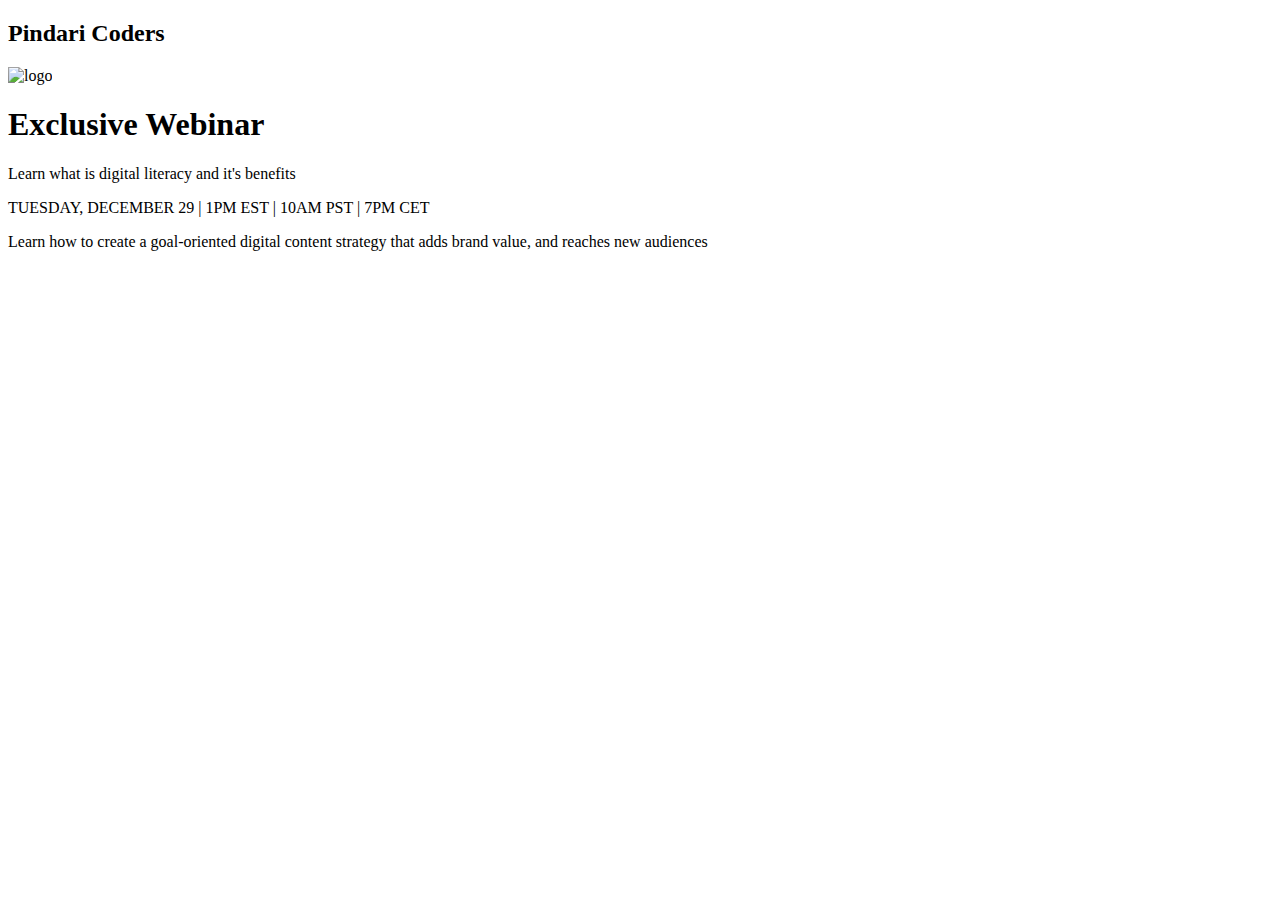
==== Task1 webinar landing page/index.html @ 18c7b62c "index.html" ====
<!DOCTYPE html>
<html lang="en">
<head>
    <meta charset="UTF-8">
    <meta name="viewport" content="width=device-width, initial-scale=1.0">
    <title>Online Webinar Landing Page</title>
    <link rel="stylesheet" href="style.css">
</head>
<body>
    <header>
        <div class="heading">
        <h2>Pindari Coders</h2>
        <img src="pind.png" alt="logo">
        </div>
    </header>
    <main class="hero">
        <div class="left">
    <section class="first">
        <h1 class="secondhead">Exclusive Webinar</h1>
    </section>
    <section class="second">
        <p class="para">
            Learn what is digital literacy and it's benefits
        </p>
    </section>
    <section class="third">
        <p class="date">TUESDAY, DECEMBER 29 | 1PM EST | 10AM PST | 7PM CET</p>
    </section>
    <section class="fourth">
        <p>Learn how to create a goal-oriented digital content strategy that adds brand value, and reaches new audiences</p>
    </section>
</div>
<div class="right">

</div>
</main>
</body>
</html>
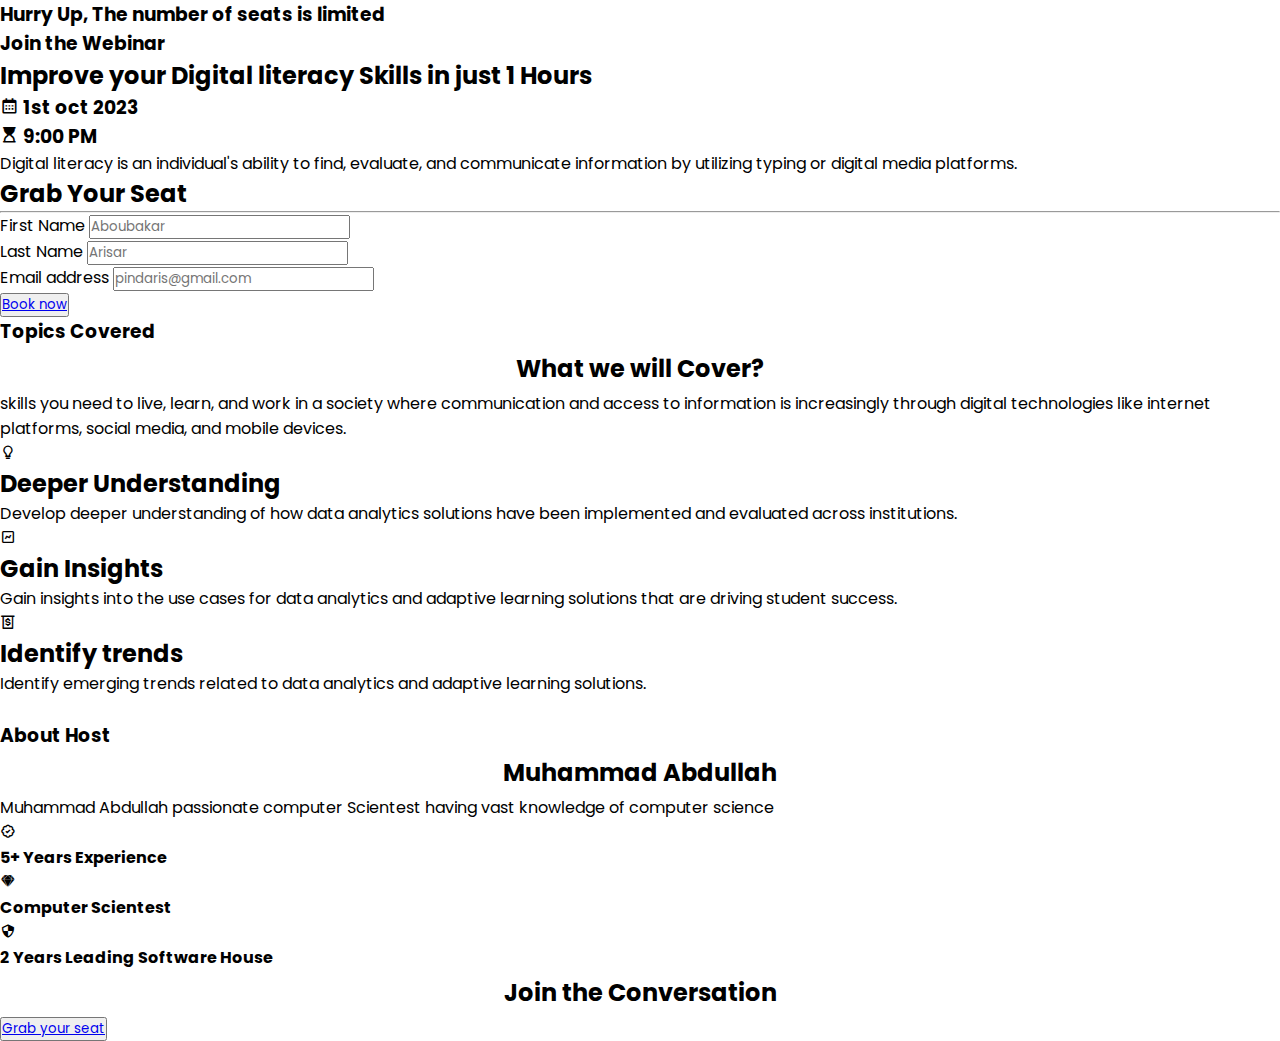
==== commit 97ec7b94: "index.html" ====
--- a/Task1 webinar landing page/index.html
+++ b/Task1 webinar landing page/index.html
@@ -1,38 +1,177 @@
 <!DOCTYPE html>
 <html lang="en">
 <head>
-    <meta charset="UTF-8">
-    <meta name="viewport" content="width=device-width, initial-scale=1.0">
-    <title>Online Webinar Landing Page</title>
-    <link rel="stylesheet" href="style.css">
+	<meta charset="UTF-8">
+	<meta name="viewport" content="width=device-width, initial-scale=1.0">
+	<title>Online Webinar Landing Page</title>
+
+	<!-- External CSS -->
+	<link rel="stylesheet" href="style.css">
+
+	<!-- Box icon CDN -->
+	<link href='https://unpkg.com/boxicons@2.1.1/css/boxicons.min.css' rel='stylesheet'>
 </head>
 <body>
-    <header>
-        <div class="heading">
-        <h2>Pindari Coders</h2>
-        <img src="pind.png" alt="logo">
-        </div>
-    </header>
-    <main class="hero">
-        <div class="left">
-    <section class="first">
-        <h1 class="secondhead">Exclusive Webinar</h1>
-    </section>
-    <section class="second">
-        <p class="para">
-            Learn what is digital literacy and it's benefits
-        </p>
-    </section>
-    <section class="third">
-        <p class="date">TUESDAY, DECEMBER 29 | 1PM EST | 10AM PST | 7PM CET</p>
-    </section>
-    <section class="fourth">
-        <p>Learn how to create a goal-oriented digital content strategy that adds brand value, and reaches new audiences</p>
-    </section>
-</div>
-<div class="right">
+	<!-- Top bar starts  -->
+	<div class="top-bar">
+		<h3 class="notification">Hurry Up, The number of seats is limited</h3>
+	</div>
+	<!-- Top bar ends  -->
 
-</div>
-</main>
+	<!-- Header section starts  -->
+	<section class="header">
+		<div class="container">
+			<div class="row">
+				<div class="col header-content">
+					<h3 class="subheading">
+						Join the Webinar
+					</h3>
+					<h2 class="main-heading">
+						Improve your Digital literacy Skills in just <span>1 Hours</span>
+					</h2>
+					<div class="inner-row">
+						<div class="col">
+							<h3 class="date">
+								<i class='bx bx-calendar'></i> 1st oct 2023
+							</h3>
+						</div>
+						<div class="col">
+							<h3 class="time">
+								<i class='bx bxs-hourglass-top'></i> 9:00 PM
+							</h3>
+						</div>
+					</div>
+					<p class="para-line white">
+						Digital literacy is an individual's ability to find, evaluate, and communicate information by utilizing typing or digital media platforms.					</p>
+				</div>
+				<div class="col header-form">
+					<div class="form-area">
+						<h2 class="form-heading">
+							Grab Your Seat
+						</h2>
+
+						<hr>
+						<form action="#" class="booking-form" id="form">
+							<div class="form-row">
+								<div class="col">
+									<div class="input-field">
+										<label for="firstName">First Name</label>
+										<input type="text" id="firstName" placeholder="Aboubakar">
+									</div>
+								</div>
+								<div class="col">
+									<div class="input-field">
+										<label for="lastName">Last Name</label>
+										<input type="text" id="lastName" placeholder="Arisar">
+									</div>
+								</div>
+							</div>
+							<div class="input-field">
+								<label for="emailId">Email address</label>
+								<input type="email" id="emailId" placeholder="pindaris@gmail.com">
+							</div>
+							<div class="input-field">
+								<button class="btn">
+									<a href="thankyou.html">
+										Book now
+									</a>
+								</button>
+							</div>
+						</form>
+					</div>
+				</div>
+			</div>
+		</div>
+	</section>
+	<!-- Header section ends from here -->
+
+	<!-- Topic section starts from here -->
+	<section class="topics">
+		<div class="container">
+			<h3 class="subheading">
+				Topics Covered
+			</h3>
+			<h2 class="heading">
+				What we will Cover?
+			</h2>
+			<p class="para-line">
+				skills you need to live, learn, and work in a society where communication and access to information is increasingly through digital technologies like internet platforms, social media, and mobile devices.			</p>
+
+			<div class="topics-row">
+				<div class="col">
+					<i class='bx bx-bulb'></i>
+					<h2 class="topic-heading">
+						Deeper Understanding
+					</h2>
+					<p class="para-line">
+						Develop deeper understanding of how data analytics solutions have been implemented and evaluated across institutions. 
+					</p>
+				</div>
+				<div class="col">
+					<i class='bx bx-chart'></i>
+					<h2 class="topic-heading">
+						Gain Insights
+					</h2>
+					<p class="para-line">
+						Gain insights into the use cases for data analytics and adaptive learning solutions that are driving student success.
+					</p>
+				</div>
+				<div class="col">
+					<i class='bx bx-money-withdraw'></i>
+					<h2 class="topic-heading">
+						 Identify trends
+					</h2>
+					<p class="para-line">
+						Identify emerging trends related to data analytics and adaptive learning solutions. 
+					</p>
+				</div>
+			</div>		
+		</div>
+	</section>
+	<!-- Topic section ends from here -->
+
+	<!-- Host section starts -->
+	<section class="host">
+		<div class="container">
+			<div class="row">
+				<div class="col host-profile-col">
+					<img src="img/abdullah.jpg" alt="" class="host-img">
+				</div>
+				<div class="col host-content-col">
+					<h3 class="subheading">About Host</h3>
+					<h2 class="heading">Muhammad Abdullah</h2>
+					<p class="para-line">
+						Muhammad Abdullah passionate computer Scientest having vast knowledge of computer science
+					</p>
+					<div class="host-feature">
+						<i class='bx bx-badge-check'></i> 
+						<h4 class="feature-name">5+ Years Experience</h4>
+					</div>
+					<div class="host-feature">
+						<i class='bx bxl-sketch'></i> 
+						<h4 class="feature-name">Computer Scientest</h4>
+					</div>
+					<div class="host-feature">
+						<i class='bx bx-shield-quarter'></i> 
+						<h4 class="feature-name">2 Years Leading Software House</h4>
+					</div>
+				</div>
+			</div>
+		</div>
+	</section>
+	<!-- Host section ends -->
+
+
+	<section class="footer">
+		<div class="container">
+			<h2 class="heading white">Join the Conversation</h2>
+			
+			<button class="btn">
+				<a href="#form">
+					Grab your seat
+				</a>
+			</button>
+		</div>
+	</section>
 </body>
 </html>
--- a/Task1 webinar landing page/style.css
+++ b/Task1 webinar landing page/style.css
@@ -0,0 +1,69 @@
+
+  @import url('https://fonts.googleapis.com/css2?family=Poppins:wght@500&display=swap');
+
+*{
+    box-sizing: border-box;
+    margin: 0;
+    padding: 0;
+    font-family: 'Poppins',sans-serif;
+}
+body{
+    width: 100%;
+    height: 90vh;
+}
+header {
+    height: 80px;
+    background-color: rgb(65, 40, 112);
+}
+.heading{
+    display: flex;
+    justify-content: center;
+    align-items: center;
+    margin:5px;
+   
+}
+.heading h2{
+    color: rgb(0, 0, 0);
+    text-align: center;
+}
+.heading img{
+    height: 50px;
+    width: 50px;
+    border-radius: 50%;
+    margin-left: 15px;
+}
+.hero{
+    display: flex;
+    justify-content: space-between;
+    align-items: center;
+}
+.hero.first{
+    width: 50%;
+}
+.first .secondhead{
+    margin-top: 5px;
+    margin-bottom: 10px;
+    color: rgb(75, 75, 223);
+    font-weight: 300;
+}
+.second{
+    margin-top: 20px;
+    margin-bottom: 20px;
+}
+.second.para{
+    font-weight: 300;
+    color: black;
+}
+.third{
+    margin-top: 20px;
+}
+.third.date{
+    font-weight: 200;
+}
+.fourth {
+    margin-top: 20px;
+}
+.header .right{
+    width: 50%;
+    background-color: pink;
+}
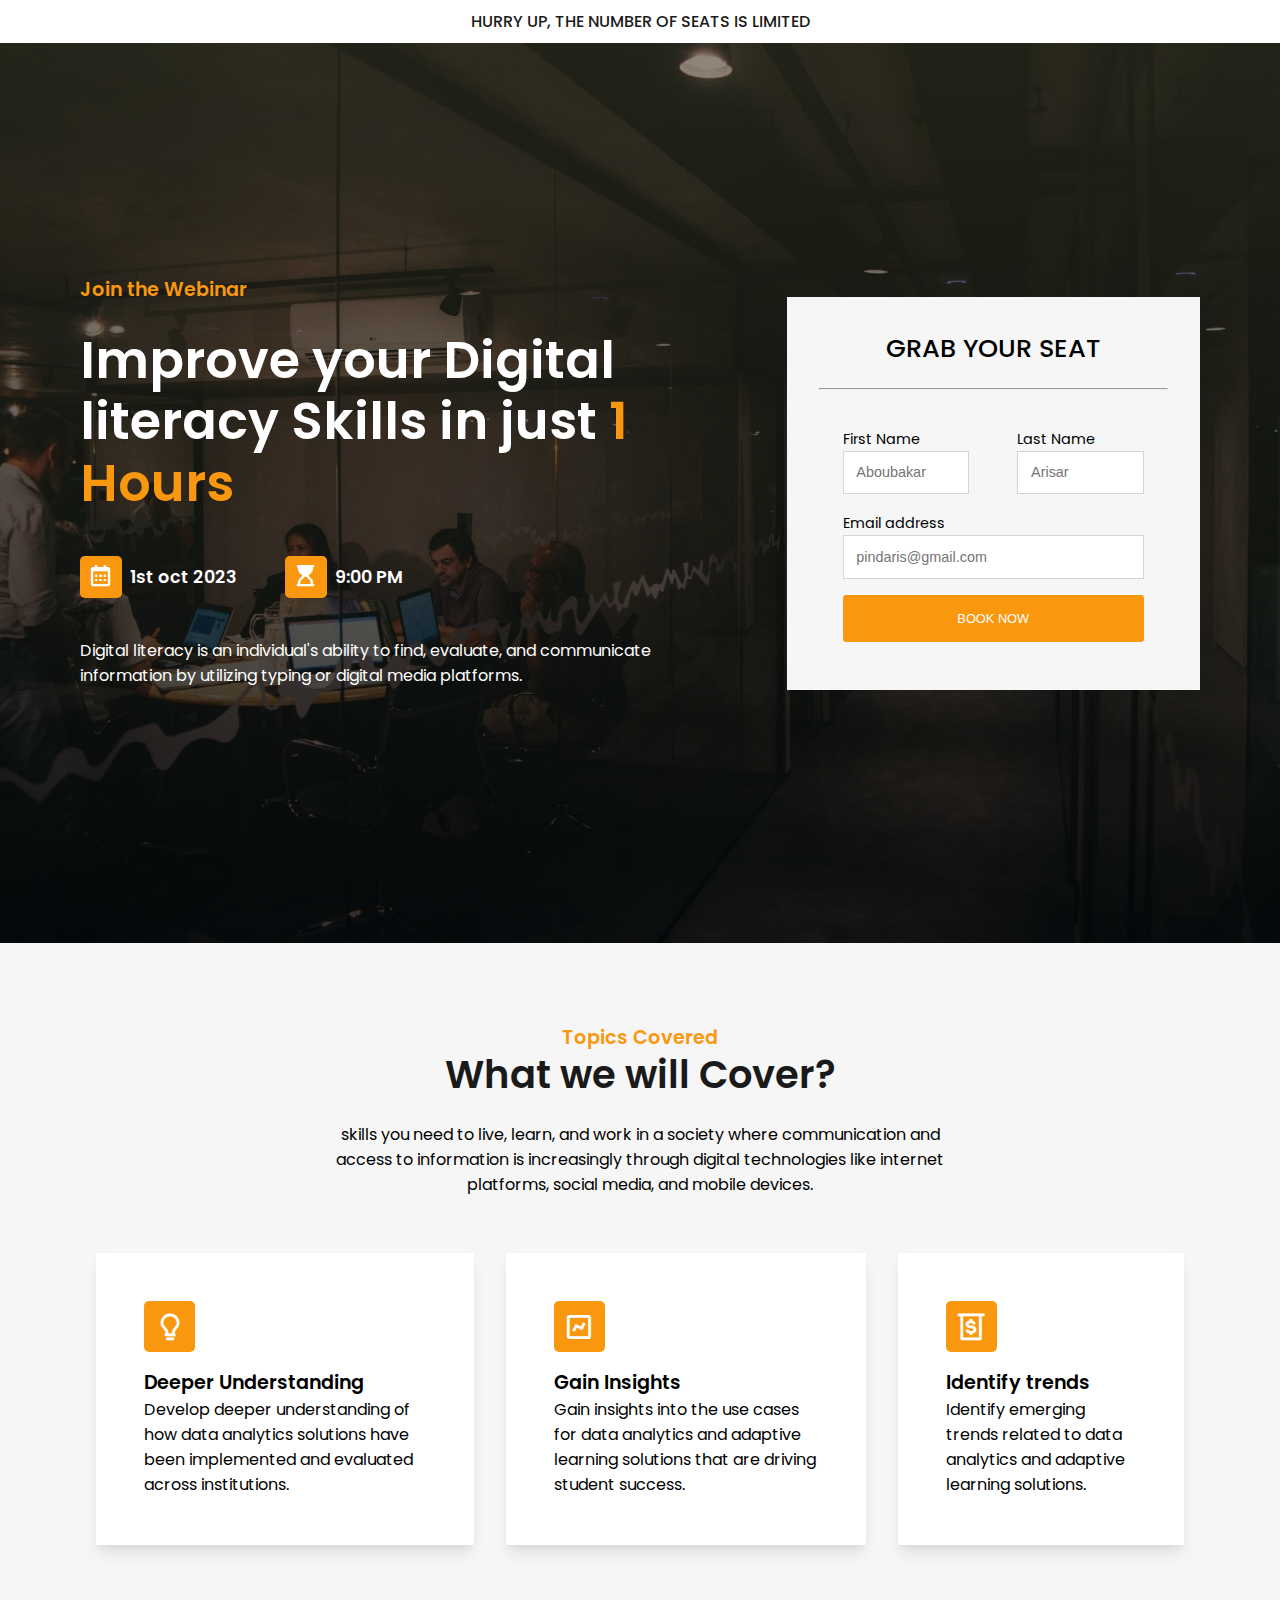
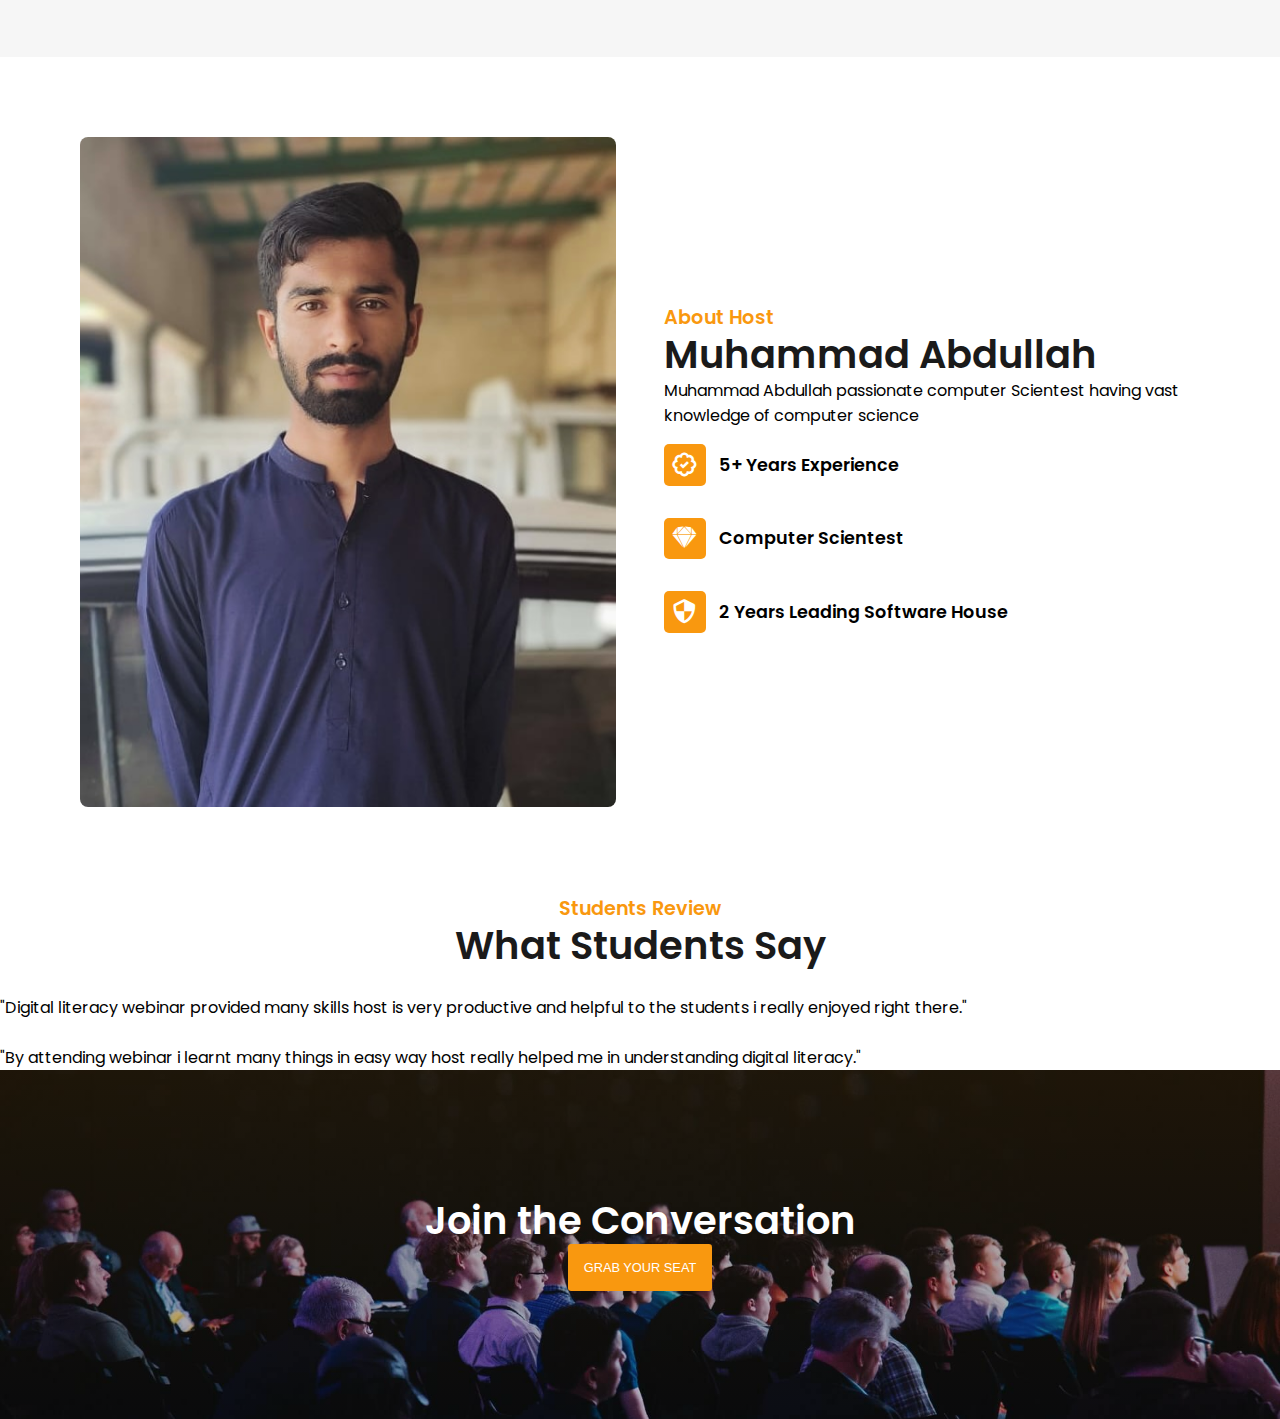
==== commit 4f9660e4: "index.html" ====
--- a/Task1 webinar landing page/index.html
+++ b/Task1 webinar landing page/index.html
@@ -3,7 +3,7 @@
 <head>
 	<meta charset="UTF-8">
 	<meta name="viewport" content="width=device-width, initial-scale=1.0">
-	<title>Online Webinar Landing Page</title>
+	<title>Webinar Booking</title>
 
 	<!-- External CSS -->
 	<link rel="stylesheet" href="style.css">
@@ -55,8 +55,8 @@
 							<div class="form-row">
 								<div class="col">
 									<div class="input-field">
-										<label for="firstName">First Name</label>
-										<input type="text" id="firstName" placeholder="Aboubakar">
+										<label for="firstName" required>First Name</label>
+										<input type="text" id="firstName" placeholder="Aboubakar" >
 									</div>
 								</div>
 								<div class="col">
@@ -68,7 +68,7 @@
 							</div>
 							<div class="input-field">
 								<label for="emailId">Email address</label>
-								<input type="email" id="emailId" placeholder="pindaris@gmail.com">
+								<input type="email" id="emailId" placeholder="pindaris@gmail.com" required>
 							</div>
 							<div class="input-field">
 								<button class="btn">
@@ -98,7 +98,7 @@
 				skills you need to live, learn, and work in a society where communication and access to information is increasingly through digital technologies like internet platforms, social media, and mobile devices.			</p>
 
 			<div class="topics-row">
-				<div class="col">
+				<div class="col topic-box">
 					<i class='bx bx-bulb'></i>
 					<h2 class="topic-heading">
 						Deeper Understanding
@@ -107,7 +107,7 @@
 						Develop deeper understanding of how data analytics solutions have been implemented and evaluated across institutions. 
 					</p>
 				</div>
-				<div class="col">
+				<div class="col topic-box">
 					<i class='bx bx-chart'></i>
 					<h2 class="topic-heading">
 						Gain Insights
@@ -116,7 +116,7 @@
 						Gain insights into the use cases for data analytics and adaptive learning solutions that are driving student success.
 					</p>
 				</div>
-				<div class="col">
+				<div class="col topic-box">
 					<i class='bx bx-money-withdraw'></i>
 					<h2 class="topic-heading">
 						 Identify trends
@@ -161,7 +161,35 @@
 	</section>
 	<!-- Host section ends -->
 
-
+    <!--Students Review-->
+	<div class="head">
+		<h3 class="subheading">
+			Students Review
+		</h3>
+		<h2 class="heading">
+			What Students Say
+		</h2>
+	</div>
+	<div class="review-cont">
+		
+		<div class="student">
+		<div class="image">
+		<img src="img/hamid.jpg" alt="" >
+ 	    </div>
+		<div class="par">
+			"Digital literacy webinar provided many skills host is very productive and helpful to the students i really enjoyed right there."
+		</div>
+	    </div>
+
+		<div class="student">
+		<div class="image">
+		<img src="img/hashir.jpg" alt="" >
+ 	    </div>
+		<div class="par">
+			"By attending webinar i learnt many things in easy way host really helped me in understanding digital literacy."
+		</div>
+	    </div>
+	</div>
 	<section class="footer">
 		<div class="container">
 			<h2 class="heading white">Join the Conversation</h2>
--- a/Task1 webinar landing page/style.css
+++ b/Task1 webinar landing page/style.css
@@ -1,69 +1,550 @@
-
-  @import url('https://fonts.googleapis.com/css2?family=Poppins:wght@500&display=swap');
-
-*{
-    box-sizing: border-box;
-    margin: 0;
-    padding: 0;
-    font-family: 'Poppins',sans-serif;
-}
-body{
-    width: 100%;
-    height: 90vh;
-}
-header {
-    height: 80px;
-    background-color: rgb(65, 40, 112);
-}
-.heading{
-    display: flex;
-    justify-content: center;
-    align-items: center;
-    margin:5px;
-   
-}
-.heading h2{
-    color: rgb(0, 0, 0);
-    text-align: center;
-}
-.heading img{
-    height: 50px;
-    width: 50px;
-    border-radius: 50%;
-    margin-left: 15px;
-}
-.hero{
-    display: flex;
-    justify-content: space-between;
-    align-items: center;
-}
-.hero.first{
-    width: 50%;
-}
-.first .secondhead{
-    margin-top: 5px;
-    margin-bottom: 10px;
-    color: rgb(75, 75, 223);
-    font-weight: 300;
-}
-.second{
-    margin-top: 20px;
-    margin-bottom: 20px;
-}
-.second.para{
-    font-weight: 300;
-    color: black;
-}
-.third{
-    margin-top: 20px;
-}
-.third.date{
-    font-weight: 200;
-}
-.fourth {
-    margin-top: 20px;
-}
-.header .right{
-    width: 50%;
-    background-color: pink;
-}
+/*--------- Google Font import -----------*/
+@import url('https://fonts.googleapis.com/css2?family=Poppins:ital,wght@0,100;0,200;0,300;0,400;0,500;0,600;0,700;0,800;0,900;1,700;1,800;1,900&display=swap');
+
+
+:root
+{
+	/*---- colors -------*/
+	--primary-color: #f9980f;
+	--secondary-color: #1a1a1a;
+	--third-color: #ffffff;
+}
+
+*
+{
+	margin: 0;
+	padding: 0;
+	box-sizing: border-box;
+}
+
+html
+{
+	font-size: 16px;
+}
+
+body
+{
+	font-family: 'Poppins', sans-serif;
+}
+
+img
+{
+	max-width: 100%;
+	height: auto;
+}
+
+.container
+{
+	padding: 60px 10px;
+}
+
+.white
+{
+	color: var(--third-color);
+}
+
+.btn
+{
+	display: block;
+	width: 100%;
+	background: var(--primary-color);
+	border: none;
+	border-radius: 0.2rem;
+	padding: 1rem;
+	cursor: pointer;
+	transition: 0.3s;
+}
+
+.btn:hover
+{
+	transform: translateY(10px);
+}
+
+.btn a
+{
+	color: var(--third-color);
+	font-size: 0.8rem;
+	text-decoration: none;
+	text-transform: uppercase;
+}
+
+.heading
+{
+	color: var(--secondary-color);
+	font-size: 1.8rem;
+	font-weight: 600;
+	line-height: 1.2;
+	text-align: center;
+}
+
+/*---------- Top bar starts -----------*/
+.top-bar
+{
+	padding: 12px 20px;
+}
+
+.notification
+{
+	color: var(--secondary-color);
+	font-size: 1.1rem;
+	font-weight: 500;
+	text-transform: uppercase;
+	line-height: 1.2;
+	text-align: center;
+}
+/*---------- Top bar ends -----------*/
+
+
+/*---------- Header section start ----------*/
+.header
+{
+	background:linear-gradient(0deg, rgba(0, 0, 0, 0.2), rgba(49, 30, 3, 0.5)), url(img/hero-background.jpg);
+  	background-position: top center;
+	background-size: cover;
+	background-repeat: no-repeat;
+}
+
+.subheading
+{
+	color: var(--primary-color);
+	font-size: 1.2rem;
+	font-weight: 600;
+	text-align: center;
+}
+
+.main-heading
+{
+	color: var(--third-color);
+	font-size: 2.2rem;
+	font-weight: 600;
+	line-height: 1.2;
+	text-align: center;
+	padding: 26px 0;
+}
+
+.inner-row
+{
+	display: flex;
+	justify-content: space-around;
+	text-align: center;
+}
+
+.inner-row .col .date, .inner-row .col .time
+{
+	display: flex;
+	flex-direction: column;
+	align-items: center;
+	color: var(--third-color);
+	font-weight: 600;
+	font-size: 1.1rem;
+}
+
+.date i, .time i
+{
+	color: var(--third-color);
+	background: var(--primary-color);
+	font-size: 1.6rem;
+	padding: 8px;
+	border: none;
+	border-radius: 0.3rem;
+	margin: 1rem 0;
+}
+
+.para-line
+{
+	font-size: 1rem;
+	text-align: center;
+	padding: 1.5rem 0;
+}
+
+.form-area
+{
+	background: #f6f6f6;
+	padding: 1.2rem;
+}
+
+.form-area .form-heading
+{
+	font-size: 1.6rem;
+	font-weight: 500;
+	text-transform: uppercase;
+	text-align: center;
+}
+
+.form-area hr
+{
+	color: #d4d4d4;
+	margin: 20px 0;
+}
+
+.input-field
+{
+	margin: 1rem 0;
+	padding: 0 0.5rem;
+}
+
+.input-field label
+{
+	font-size: 0.9rem;
+}
+
+.input-field input
+{
+	width: 100%;
+	background: var(--third-color);
+	border: 1px solid #d4d4d4;
+	font-size: 0.9rem;
+	font-weight: 400;
+	padding: 0.8rem;
+}
+/*---------- Header section end ----------*/
+
+
+/*---------- Topics section start ----------*/
+.topics
+{
+	background: #F6F6F6;
+}
+
+.topics-row .col
+{
+	background: var(--third-color);
+	margin: 2rem 1rem;
+	padding: 2rem;
+	box-shadow: rgba(0, 0, 0, 0.1) 0px 10px 15px -3px, rgba(0, 0, 0, 0.05) 0px 4px 6px -2px;
+}
+
+.topics-row .col i
+{
+	color: var(--third-color);
+	background: var(--primary-color);
+	font-size: 2rem;
+	margin-bottom: 1rem;
+	padding: 0.6rem;
+	border: none;
+	border-radius: 5px;
+}
+
+.topics-row .col .topic-heading
+{
+	font-size: 1.2rem;
+	font-weight: 600;
+}
+
+.topics-row .col .para-line
+{
+	text-align: left;
+	margin: 0;
+	padding: 0;
+}
+
+.topic-btn-area
+{
+	display: flex;
+	justify-content: center;
+}
+
+.topic-btn-area .btn
+{
+	width: fit-content;
+}
+/*---------- Topics section end ----------*/
+
+
+/*----------- host section starts ----------*/
+.host-feature
+{
+	display: flex;
+	flex-direction: column;
+	justify-content: center;
+	align-items: center;
+	padding: 1rem 0;
+}
+
+.host-feature i
+{
+	color: var(--third-color);
+	background: var(--primary-color);
+	font-size: 1.5rem;
+	margin-bottom: 1rem;
+	padding: 0.4rem;
+	border: none;
+	border-radius: 5px;
+}
+
+.host-feature .feature-name
+{
+	font-size: 1.1rem;
+	font-weight: 600;
+}
+/*----------- host section ends ----------*/
+
+
+/*----------- Footer section start ------------*/
+.footer .container
+{
+	background: linear-gradient(0deg, rgba(0, 0, 0, 0.2), rgba(49, 30, 3, 0.5)), url(img/footer.jpg);
+  	background-position: center center;
+	background-size: cover;
+	background-repeat: no-repeat;
+}
+
+.footer .container
+{
+	display: flex;
+	flex-direction: column;
+	justify-content: center;
+	align-items: center;
+}
+
+.footer .container .heading
+{
+	color: var(--third-color);
+}
+
+.btn
+{
+	color: var(--third-color);
+	font-weight: 500;
+	text-transform: uppercase;
+	width: fit-content;
+}
+/*----------- Footer section end ------------*/
+
+
+
+/*------------------------------------------------*/
+/*------------- Desktop size ---------------------*/
+/*------------------------------------------------*/
+@media screen and (min-width: 789px)
+{
+	.container
+	{
+		padding: 5rem;
+	}
+
+	.row
+	{
+		display: flex;
+		justify-content: space-between;
+		align-items: center;
+	}
+
+	.row .col
+	{
+		width: 100%;
+	}
+
+	.heading
+	{
+		font-size: 2.4rem;
+	}
+
+	/*---------- Top bar starts -----------*/
+	.top-bar
+	{
+		padding: 12px 20px;
+	}
+
+	.notification
+	{
+		font-size: 1rem;
+	}
+	/*---------- Top bar ends -----------*/
+
+
+	/*---------- Header section start ----------*/
+	.header
+	{
+		background:linear-gradient(0deg, rgba(0, 0, 0, 0.8), rgba(49, 30, 3, 0.5)), url(img/hero-background.jpg);
+		background-position: top center;
+		background-size: cover;
+		background-repeat: no-repeat;
+	}
+
+	.header > .container
+	{
+		height: 100vh;
+		display: flex;
+	}
+
+	.header .container .row
+	{
+		gap: 5rem;
+	}
+
+	.header .container .row .header-content
+	{
+		width: 100%;
+	}
+
+	.header .container .row .header-form
+	{
+		width: 66%;
+	}
+
+	.header-content .subheading
+	{
+		text-align: left;
+	}
+
+	.header-content .main-heading
+	{
+		font-size: 3.2rem;
+		font-weight: 600;
+		text-align: left;
+	}
+
+	.header-content .main-heading span
+	{
+		color: var(--primary-color);
+	}
+
+	.inner-row
+	{
+		justify-content: flex-start;
+		gap: 3rem;
+	}
+
+	.inner-row .col
+	{
+		width: fit-content;
+	}
+
+	.inner-row .col .date, .inner-row .col .time
+	{
+		display: flex;
+		flex-direction: row;
+		gap: 0.5rem;
+	}
+
+	.para-line
+	{
+		text-align: left;
+	}
+
+	.form-row
+	{
+		display: flex;
+		justify-content: center;
+		align-items: center;
+		margin-top: 0;
+		padding-top: 0;
+	}
+
+	.booking-form .form-row .col
+	{
+		width: 100%;
+	}
+
+	.form-area
+	{
+		padding: 2rem;
+	}
+
+	.booking-form .form-row .col .input-field
+	{
+		margin-bottom: 0;
+	}
+
+	.booking-form .input-field
+	{
+		margin: 1rem;
+	}
+
+	.booking-form .input-field .btn
+	{
+		width: 100%;
+	}
+	/*---------- Header section end ----------*/
+
+
+	/*---------- Topics section start ----------*/
+	.topics .container .para-line
+	{
+		text-align: center;
+		max-width: 55%;
+		margin: 0 auto;
+	}
+
+	.topics-row
+	{
+		display: flex;
+		justify-content: center;
+		align-items: center;
+	}
+
+	.topics-row .col
+	{
+		padding: 3rem;
+	}
+
+	.topics-row .col .para-line
+	{
+		max-width: 100%;
+		text-align: left;
+	}
+	/*---------- Topics section end ----------*/
+
+
+	/*----------- host section starts ----------*/
+	.host .container .row
+	{
+		gap: 3rem;
+	}
+
+	.host-img
+	{
+		border: none;
+		border-radius: 8px;
+	}
+
+	.host-content-col .subheading, .host-content-col .heading
+	{
+		text-align: left;
+	}
+
+	.host-content-col .para-line
+	{
+		margin: 0;
+		padding: 0;
+	}
+
+	.host-feature
+	{
+		display: flex;
+		flex-direction: row;
+		justify-content: flex-start;
+		align-items: center;
+		padding: 1rem 0;
+	}
+
+	.host-feature i
+	{
+		font-size: 1.8rem;
+		margin-bottom: 0;
+	}
+
+	.host-feature .feature-name
+	{
+		padding-left: 0.8rem;
+	}
+	/*----------- host section ends ----------*/
+
+
+
+
+	/*----------- Footer section start ------------*/
+	.footer
+	{
+		background: linear-gradient(0deg, rgba(0, 0, 0, 0.8), rgba(49, 30, 3, 0.8)), url(img/footer.jpg);
+	  	background-position: center center;
+	}
+
+	.footer .container
+	{
+		padding: 8rem 0;
+	}
+
+	/*----------- Footer section end ------------*/
+}
